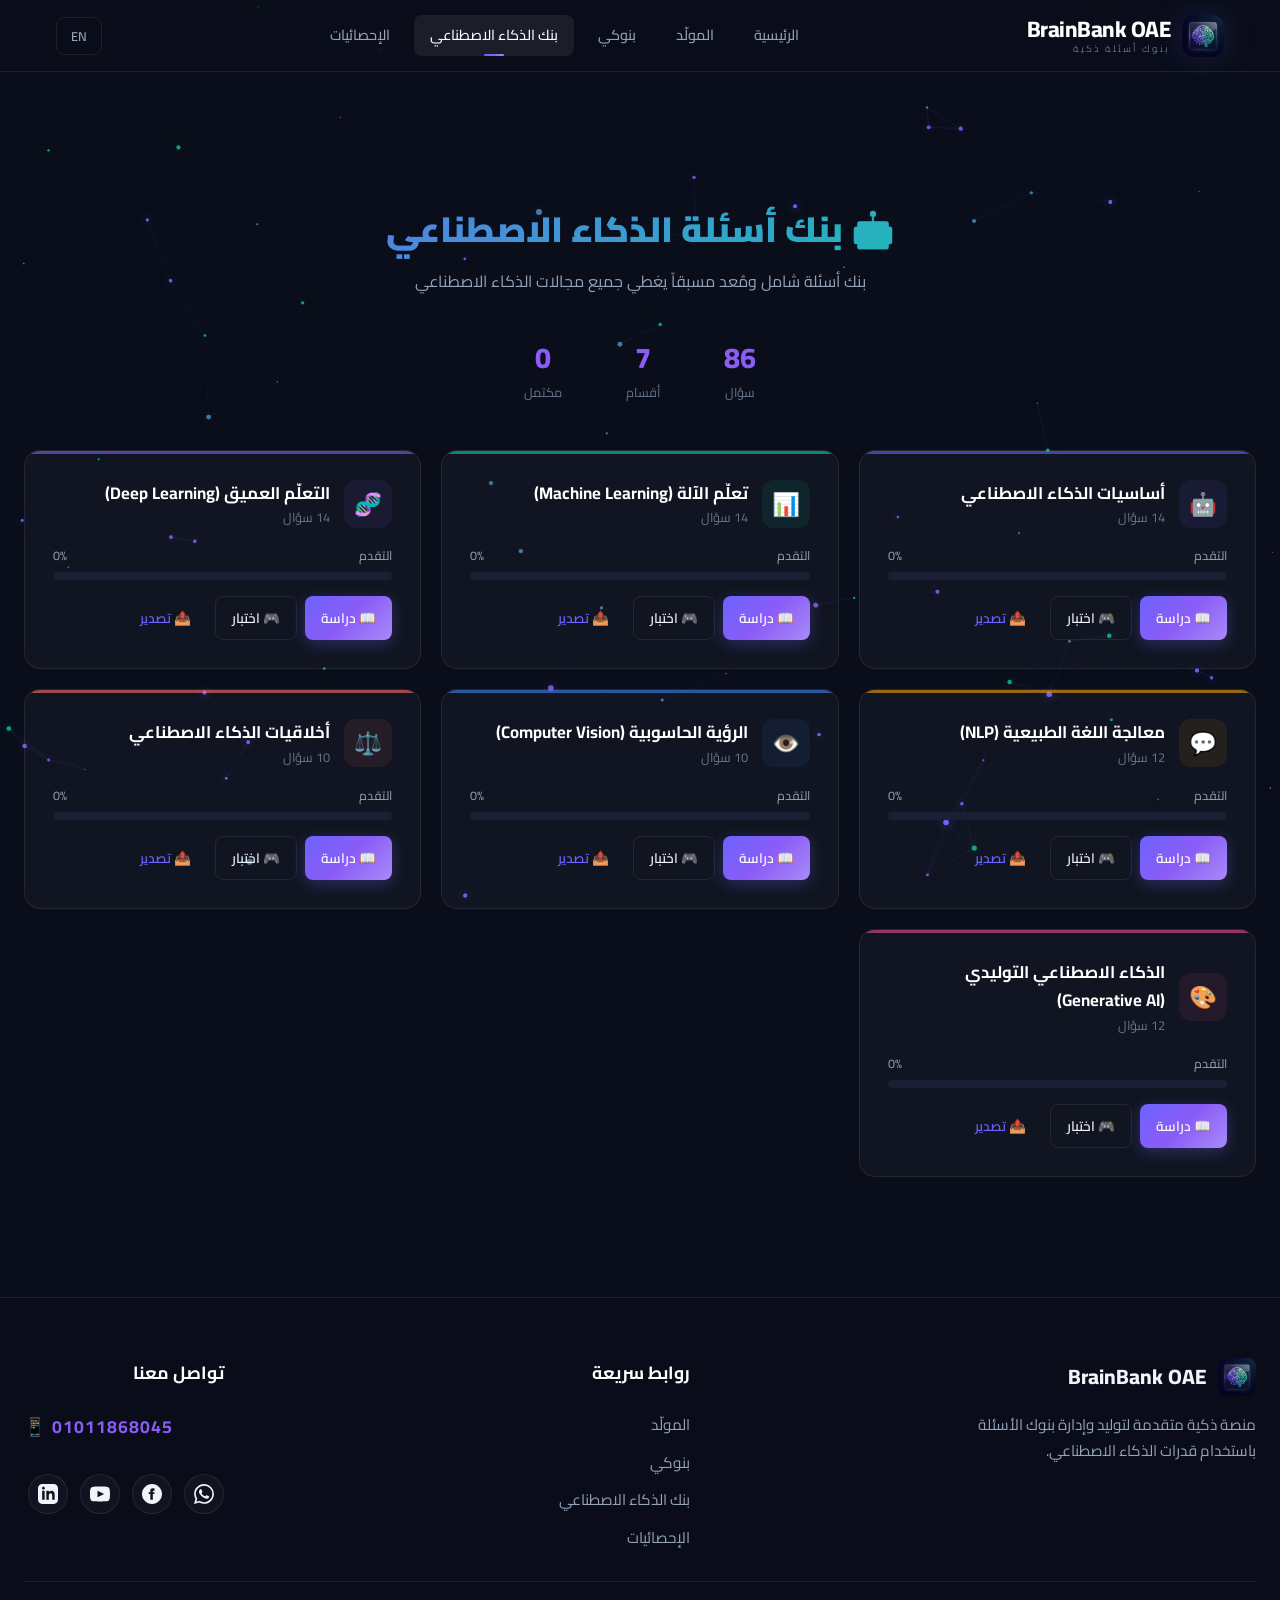
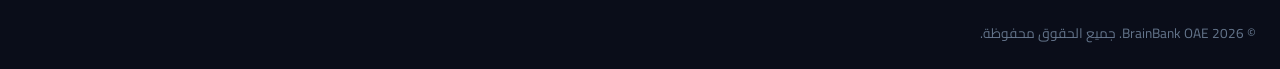
==== ai-bank.html @ 5a48ff2c "Add files via upload" ====
<!DOCTYPE html>
<html lang="ar" dir="rtl">
<head>
    <meta charset="UTF-8">
    <meta name="viewport" content="width=device-width, initial-scale=1.0">
    <title>بنك الذكاء الاصطناعي | BrainBank OAE</title>
    
    <!-- Favicon & Open Graph -->
    <link rel="icon" type="image/png" href="img/logo.png">
    <meta property="og:title" content="بنك الذكاء الاصطناعي | BrainBank OAE">
    <meta property="og:description" content="اختبر معلوماتك في بنك الذكاء الاصطناعي الجاهز والشامل.">
    <meta property="og:image" content="img/logo.png">
    <meta property="og:type" content="website">
    <link rel="stylesheet" href="css/style.css">
    <link rel="stylesheet" href="css/banks.css">
    <link rel="stylesheet" href="css/ai-bank.css">
</head>
<body>
    <canvas id="particles-canvas"></canvas>

    <nav class="navbar">
        <div class="container">
            <a href="index.html" class="nav-brand">
                <img src="img/logo.png" alt="BrainBank" class="nav-logo">
                <div class="brand-text"><span>BrainBank OAE</span><small data-ar="بنوك أسئلة ذكية" data-en="Smart Question Banks">بنوك أسئلة ذكية</small></div>
            </a>
            <div class="nav-links" id="navLinks">
                <a href="index.html" class="nav-link" data-ar="الرئيسية" data-en="Home">الرئيسية</a>
                <a href="generator.html" class="nav-link" data-ar="المولّد" data-en="Generator">المولّد</a>
                <a href="my-banks.html" class="nav-link" data-ar="بنوكي" data-en="My Banks">بنوكي</a>
                <a href="ai-bank.html" class="nav-link active" data-ar="بنك الذكاء الاصطناعي" data-en="AI Bank">بنك الذكاء الاصطناعي</a>
                <a href="dashboard.html" class="nav-link" data-ar="الإحصائيات" data-en="Dashboard">الإحصائيات</a>
            </div>
            <div class="nav-actions">
                <button class="lang-toggle" id="langToggle">EN</button>
                <div class="mobile-toggle" id="mobileToggle"><span></span><span></span><span></span></div>
            </div>
        </div>
    </nav>

    <main class="page-content">
        <div class="container">
            <div class="ai-hero">
                <h1 class="ai-hero-title" data-ar="🤖 بنك أسئلة الذكاء الاصطناعي" data-en="🤖 AI Question Bank">🤖 بنك أسئلة الذكاء الاصطناعي</h1>
                <p class="ai-hero-desc" data-ar="بنك أسئلة شامل ومُعد مسبقاً يغطي جميع مجالات الذكاء الاصطناعي" data-en="Comprehensive pre-built question bank covering all AI domains">بنك أسئلة شامل ومُعد مسبقاً يغطي جميع مجالات الذكاء الاصطناعي</p>
                <div class="ai-stats-row" id="aiStatsRow"></div>
            </div>

            <div class="categories-grid" id="categoriesGrid"></div>
        </div>
    </main>

    <!-- Study Overlay -->
    <div class="study-overlay" id="studyOverlay">
        <div class="study-container" id="studyContainer"></div>
    </div>

    <!-- Quiz Overlay -->
    <div class="quiz-overlay" id="quizOverlay">
        <div class="quiz-container" id="quizContainer"></div>
    </div>

    <footer class="footer">
        <div class="container">
            <div class="footer-top">
                <div class="footer-section">
                    <div class="footer-brand">
                        <img src="img/logo.png" alt="BrainBank OAE" class="footer-logo">
                        <span>BrainBank OAE</span>
                    </div>
                    <p class="footer-desc" data-ar="منصة ذكية متقدمة لتوليد وإدارة بنوك الأسئلة باستخدام قدرات الذكاء الاصطناعي." data-en="Advanced smart platform for generating and managing question banks using AI capabilities.">منصة ذكية متقدمة لتوليد وإدارة بنوك الأسئلة باستخدام قدرات الذكاء الاصطناعي.</p>
                </div>
                <div class="footer-section">
                    <h4 data-ar="روابط سريعة" data-en="Quick Links">روابط سريعة</h4>
                    <div class="footer-links">
                        <a href="generator.html" class="footer-link" data-ar="المولّد" data-en="Generator">المولّد</a>
                        <a href="my-banks.html" class="footer-link" data-ar="بنوكي" data-en="My Banks">بنوكي</a>
                        <a href="ai-bank.html" class="footer-link" data-ar="بنك الذكاء الاصطناعي" data-en="AI Bank">بنك الذكاء الاصطناعي</a>
                        <a href="dashboard.html" class="footer-link" data-ar="الإحصائيات" data-en="Dashboard">الإحصائيات</a>
                    </div>
                </div>
                <div class="footer-section">
                    <h4 data-ar="تواصل معنا" data-en="Contact Us">تواصل معنا</h4>
                    <a href="https://wa.me/201011868045" class="contact-number" dir="ltr" target="_blank">📱 01011868045</a>
                    <div class="social-icons">
                        <a href="https://wa.me/201011868045" target="_blank" class="social-icon" title="WhatsApp"><svg viewBox="0 0 24 24"><path d="M17.472 14.382c-.297-.149-1.758-.867-2.03-.967-.273-.099-.471-.148-.67.15-.197.297-.767.966-.94 1.164-.173.199-.347.223-.644.075-.297-.15-1.255-.463-2.39-1.475-.883-.788-1.48-1.761-1.653-2.059-.173-.297-.018-.458.13-.606.134-.133.298-.347.446-.52.149-.174.198-.298.298-.497.099-.198.05-.371-.025-.52-.075-.149-.669-1.612-.916-2.207-.242-.579-.487-.5-.669-.51a12.8 12.8 0 0 0-.57-.01c-.198 0-.52.074-.792.372-.272.297-1.04 1.016-1.04 2.479 0 1.462 1.065 2.875 1.213 3.074.149.198 2.096 3.2 5.077 4.487.709.306 1.262.489 1.694.625.712.227 1.36.195 1.871.118.571-.085 1.758-.719 2.006-1.413.248-.694.248-1.289.173-1.413-.074-.124-.272-.198-.57-.347m-5.421 7.403h-.004a9.87 9.87 0 0 1-5.031-1.378l-.361-.214-3.741.982.998-3.648-.235-.374a9.86 9.86 0 0 1-1.51-5.26c.001-5.45 4.436-9.884 9.888-9.884 2.64 0 5.122 1.03 6.988 2.898a9.825 9.825 0 0 1 2.893 6.994c-.003 5.45-4.437 9.884-9.885 9.884m8.413-18.297A11.815 11.815 0 0 0 12.05 0C5.495 0 .16 5.335.157 11.892c0 2.096.547 4.142 1.588 5.945L.057 24l6.305-1.654a11.882 11.882 0 0 0 5.683 1.448h.005c6.554 0 11.89-5.335 11.893-11.893a11.821 11.821 0 0 0-3.48-8.413Z"/></svg></a>
                        <a href="https://www.facebook.com/share/1HMxedGmGJ/" target="_blank" class="social-icon" title="Facebook"><svg viewBox="0 0 24 24"><path d="M12 0c-6.627 0-12 5.373-12 12s5.373 12 12 12 12-5.373 12-12-5.373-12-12-12zm3 8h-1.35c-.538 0-.65.221-.65.778v1.222h2l-.209 2h-1.791v7h-3v-7h-2v-2h2v-2.308c0-1.769.931-2.692 3.029-2.692h1.971v3z"/></svg></a>
                        <a href="https://youtube.com/@osospiracy5468?si=_SKB4Z-yZtEt14L-" target="_blank" class="social-icon" title="YouTube"><svg viewBox="0 0 24 24"><path d="M19.615 3.184c-3.604-.246-11.631-.245-15.23 0-3.897.266-4.356 2.62-4.385 8.816.029 6.185.484 8.549 4.385 8.816 3.6.245 11.626.246 15.23 0 3.897-.266 4.356-2.62 4.385-8.816-.029-6.185-.484-8.549-4.385-8.816zm-10.615 12.816v-8l8 3.993-8 4.007z"/></svg></a>
                        <a href="https://www.linkedin.com/in/osama-almashad-9324b3340?utm_source=share&utm_campaign=share_via&utm_content=profile&utm_medium=android_app" target="_blank" class="social-icon" title="LinkedIn"><svg viewBox="0 0 24 24"><path d="M19 0h-14c-2.761 0-5 2.239-5 5v14c0 2.761 2.239 5 5 5h14c2.762 0 5-2.239 5-5v-14c0-2.761-2.238-5-5-5zm-11 19h-3v-11h3v11zm-1.5-12.268c-.966 0-1.75-.79-1.75-1.764s.784-1.764 1.75-1.764 1.75.79 1.75 1.764-.783 1.764-1.75 1.764zm13.5 12.268h-3v-5.604c0-3.368-4-3.113-4 0v5.604h-3v-11h3v1.765c1.396-2.586 7-2.777 7 2.476v6.759z"/></svg></a>
                    </div>
                </div>
            </div>
            <div class="footer-bottom">
                <div class="footer-copy" data-ar="© 2026 BrainBank OAE. جميع الحقوق محفوظة." data-en="© 2026 BrainBank OAE. All rights reserved.">© 2026 BrainBank OAE. جميع الحقوق محفوظة.</div>
            </div>
        </div>
    </footer>

    <script src="config.js"></script>
    <script src="js/storage.js"></script>
    <script src="js/app.js"></script>
    <script src="js/particles.js"></script>
    <script src="js/export.js"></script>
    <script src="js/quiz-mode.js"></script>
    <script src="js/ai-bank-data.js"></script>
    <script src="js/ai-bank.js"></script>
    <script>new ParticleSystem('particles-canvas');</script>
</body>
</html>
---- css/style.css ----
/* ============================================
   BrainBank OAE - Design System & Global Styles
   ============================================ */

@import url('https://fonts.googleapis.com/css2?family=Cairo:wght@300;400;500;600;700;800;900&family=Inter:wght@300;400;500;600;700;800;900&display=swap');

/* ---- CSS Variables ---- */
:root {
    --bg-primary: #0a0e1a;
    --bg-secondary: #111827;
    --bg-tertiary: #1a1f35;
    --bg-card: rgba(17, 24, 39, 0.7);
    --bg-glass: rgba(255, 255, 255, 0.03);
    --bg-glass-hover: rgba(255, 255, 255, 0.07);
    --border-glass: rgba(255, 255, 255, 0.08);
    --border-glass-hover: rgba(108, 99, 255, 0.3);

    --color-primary: #6C63FF;
    --color-primary-light: #8B5CF6;
    --color-primary-dark: #4F46E5;
    --color-secondary: #06D6A0;
    --color-secondary-dark: #05B384;
    --color-accent: #FF6B6B;
    --color-accent-orange: #F59E0B;
    --color-info: #3B82F6;

    --gradient-primary: linear-gradient(135deg, #6C63FF 0%, #8B5CF6 50%, #A78BFA 100%);
    --gradient-secondary: linear-gradient(135deg, #06D6A0 0%, #34D399 100%);
    --gradient-accent: linear-gradient(135deg, #FF6B6B 0%, #F472B6 100%);
    --gradient-hero: linear-gradient(135deg, rgba(108,99,255,0.15) 0%, rgba(6,214,160,0.08) 50%, rgba(255,107,107,0.05) 100%);
    --gradient-card: linear-gradient(145deg, rgba(108,99,255,0.05) 0%, rgba(6,214,160,0.03) 100%);

    --text-primary: #F1F5F9;
    --text-secondary: #94A3B8;
    --text-muted: #64748B;
    --text-white: #FFFFFF;

    --shadow-sm: 0 2px 8px rgba(0,0,0,0.3);
    --shadow-md: 0 4px 20px rgba(0,0,0,0.4);
    --shadow-lg: 0 8px 40px rgba(0,0,0,0.5);
    --shadow-glow: 0 0 30px rgba(108,99,255,0.2);
    --shadow-glow-green: 0 0 30px rgba(6,214,160,0.2);

    --radius-sm: 8px;
    --radius-md: 12px;
    --radius-lg: 16px;
    --radius-xl: 24px;
    --radius-full: 50%;

    --transition-fast: 0.2s ease;
    --transition-base: 0.3s ease;
    --transition-slow: 0.5s ease;
    --transition-spring: 0.4s cubic-bezier(0.34, 1.56, 0.64, 1);

    --font-ar: 'Cairo', sans-serif;
    --font-en: 'Inter', sans-serif;
    --font-main: var(--font-ar);

    --navbar-h: 72px;
    --container-w: 1280px;
    --container-narrow: 960px;
}

[lang="en"] {
    --font-main: var(--font-en);
}

/* ---- Reset & Base ---- */
*, *::before, *::after {
    margin: 0;
    padding: 0;
    box-sizing: border-box;
}

html {
    scroll-behavior: smooth;
    font-size: 16px;
}

body {
    font-family: var(--font-main);
    background: var(--bg-primary);
    color: var(--text-primary);
    line-height: 1.7;
    overflow-x: hidden;
    min-height: 100vh;
}

a {
    text-decoration: none;
    color: inherit;
    transition: color var(--transition-fast);
}

ul, ol { list-style: none; }

img {
    max-width: 100%;
    height: auto;
    display: block;
}

button, input, textarea, select {
    font-family: inherit;
    font-size: inherit;
    border: none;
    outline: none;
    background: none;
    color: inherit;
}

button { cursor: pointer; }

::selection {
    background: rgba(108, 99, 255, 0.3);
    color: var(--text-white);
}

::-webkit-scrollbar {
    width: 8px;
}
::-webkit-scrollbar-track {
    background: var(--bg-primary);
}
::-webkit-scrollbar-thumb {
    background: var(--color-primary);
    border-radius: 4px;
}
::-webkit-scrollbar-thumb:hover {
    background: var(--color-primary-light);
}

/* ---- Layout ---- */
.container {
    width: 100%;
    max-width: var(--container-w);
    margin: 0 auto;
    padding: 0 24px;
}

.container-narrow {
    max-width: var(--container-narrow);
}

.page-content {
    min-height: calc(100vh - var(--navbar-h));
    padding-top: calc(var(--navbar-h) + 32px);
    padding-bottom: 80px;
}

/* ---- Navbar ---- */
.navbar {
    position: fixed;
    top: 0;
    left: 0;
    right: 0;
    height: var(--navbar-h);
    z-index: 1000;
    display: flex;
    align-items: center;
    padding: 0 32px;
    background: rgba(10, 14, 26, 0.6);
    backdrop-filter: blur(20px);
    -webkit-backdrop-filter: blur(20px);
    border-bottom: 1px solid var(--border-glass);
    transition: all var(--transition-base);
}

.navbar.scrolled {
    background: rgba(10, 14, 26, 0.95);
    box-shadow: var(--shadow-md);
    border-bottom-color: rgba(108, 99, 255, 0.1);
}

.navbar .container {
    display: flex;
    align-items: center;
    justify-content: space-between;
    width: 100%;
    max-width: var(--container-w);
}

.nav-brand {
    display: flex;
    align-items: center;
    gap: 12px;
    font-size: 1.4rem;
    font-weight: 800;
    color: var(--text-white);
    letter-spacing: -0.5px;
}

.nav-logo {
    width: 42px;
    height: 42px;
    border-radius: var(--radius-md);
    object-fit: contain;
    box-shadow: var(--shadow-glow);
    display: block;
    background: var(--bg-secondary);
}

.brand-text {
    display: flex;
    flex-direction: column;
    line-height: 1.2;
}

.brand-text small {
    font-size: 0.6rem;
    font-weight: 400;
    color: var(--text-muted);
    letter-spacing: 2px;
    text-transform: uppercase;
}

.nav-links {
    display: flex;
    align-items: center;
    gap: 8px;
}

.nav-link {
    padding: 8px 16px;
    border-radius: var(--radius-sm);
    font-size: 0.9rem;
    font-weight: 500;
    color: var(--text-secondary);
    transition: all var(--transition-base);
    position: relative;
    white-space: nowrap;
}

.nav-link:hover,
.nav-link.active {
    color: var(--text-white);
    background: var(--bg-glass-hover);
}

.nav-link.active::after {
    content: '';
    position: absolute;
    bottom: 0;
    left: 50%;
    transform: translateX(-50%);
    width: 20px;
    height: 2px;
    background: var(--gradient-primary);
    border-radius: 2px;
}

.nav-actions {
    display: flex;
    align-items: center;
    gap: 8px;
}

.lang-toggle {
    padding: 6px 14px;
    border-radius: var(--radius-sm);
    font-size: 0.8rem;
    font-weight: 600;
    color: var(--text-secondary);
    border: 1px solid var(--border-glass);
    transition: all var(--transition-base);
    cursor: pointer;
}

.lang-toggle:hover {
    border-color: var(--color-primary);
    color: var(--color-primary);
}

.mobile-toggle {
    display: none;
    flex-direction: column;
    gap: 5px;
    cursor: pointer;
    padding: 4px;
}

.mobile-toggle span {
    width: 24px;
    height: 2px;
    background: var(--text-secondary);
    border-radius: 2px;
    transition: all var(--transition-base);
}

.mobile-toggle.active span:nth-child(1) {
    transform: rotate(45deg) translate(5px, 5px);
}
.mobile-toggle.active span:nth-child(2) {
    opacity: 0;
}
.mobile-toggle.active span:nth-child(3) {
    transform: rotate(-45deg) translate(5px, -5px);
}

/* ---- Buttons ---- */
.btn {
    display: inline-flex;
    align-items: center;
    justify-content: center;
    gap: 8px;
    padding: 12px 28px;
    border-radius: var(--radius-sm);
    font-weight: 600;
    font-size: 0.95rem;
    transition: all var(--transition-base);
    position: relative;
    overflow: hidden;
    white-space: nowrap;
    cursor: pointer;
}

.btn::before {
    content: '';
    position: absolute;
    inset: 0;
    background: linear-gradient(135deg, transparent 40%, rgba(255,255,255,0.1) 50%, transparent 60%);
    transform: translateX(-100%);
    transition: transform 0.6s ease;
}

.btn:hover::before {
    transform: translateX(100%);
}

.btn-primary {
    background: var(--gradient-primary);
    color: white;
    box-shadow: 0 4px 15px rgba(108, 99, 255, 0.3);
}

.btn-primary:hover {
    transform: translateY(-2px);
    box-shadow: 0 8px 25px rgba(108, 99, 255, 0.4);
}

.btn-secondary {
    background: var(--gradient-secondary);
    color: var(--bg-primary);
    box-shadow: 0 4px 15px rgba(6, 214, 160, 0.3);
}

.btn-secondary:hover {
    transform: translateY(-2px);
    box-shadow: 0 8px 25px rgba(6, 214, 160, 0.4);
}

.btn-outline {
    background: transparent;
    color: var(--text-primary);
    border: 1px solid var(--border-glass);
}

.btn-outline:hover {
    border-color: var(--color-primary);
    background: rgba(108, 99, 255, 0.1);
    color: var(--color-primary);
}

.btn-danger {
    background: var(--gradient-accent);
    color: white;
}

.btn-danger:hover {
    transform: translateY(-2px);
    box-shadow: 0 8px 25px rgba(255, 107, 107, 0.4);
}

.btn-ghost {
    background: transparent;
    color: var(--color-primary);
    padding: 8px 16px;
}

.btn-ghost:hover {
    background: rgba(108, 99, 255, 0.1);
}

.btn-sm {
    padding: 8px 16px;
    font-size: 0.85rem;
}

.btn-lg {
    padding: 16px 36px;
    font-size: 1.1rem;
}

.btn-icon {
    width: 40px;
    height: 40px;
    padding: 0;
    border-radius: var(--radius-sm);
    font-size: 1.1rem;
}

.btn:disabled {
    opacity: 0.5;
    cursor: not-allowed;
    transform: none !important;
}

/* ---- Cards ---- */
.glass-card {
    background: var(--bg-glass);
    border: 1px solid var(--border-glass);
    border-radius: var(--radius-lg);
    padding: 28px;
    backdrop-filter: blur(10px);
    -webkit-backdrop-filter: blur(10px);
    transition: all var(--transition-base);
}

.glass-card:hover {
    background: var(--bg-glass-hover);
    border-color: var(--border-glass-hover);
    box-shadow: var(--shadow-glow);
    transform: translateY(-4px);
}

.glass-card-static {
    background: var(--bg-glass);
    border: 1px solid var(--border-glass);
    border-radius: var(--radius-lg);
    padding: 28px;
    backdrop-filter: blur(10px);
}

/* ---- Form Elements ---- */
.form-group {
    margin-bottom: 20px;
}

.form-label {
    display: block;
    font-size: 0.9rem;
    font-weight: 600;
    color: var(--text-secondary);
    margin-bottom: 8px;
}

.form-input,
.form-textarea,
.form-select {
    width: 100%;
    padding: 12px 16px;
    background: var(--bg-glass);
    border: 1px solid var(--border-glass);
    border-radius: var(--radius-sm);
    color: var(--text-primary);
    font-size: 0.95rem;
    transition: all var(--transition-base);
}

.form-input:focus,
.form-textarea:focus,
.form-select:focus {
    border-color: var(--color-primary);
    box-shadow: 0 0 0 3px rgba(108, 99, 255, 0.15);
    background: rgba(108, 99, 255, 0.05);
}

.form-textarea {
    min-height: 140px;
    resize: vertical;
    line-height: 1.6;
}

.form-select {
    cursor: pointer;
    appearance: none;
    background-image: url("data:image/svg+xml,%3Csvg xmlns='http://www.w3.org/2000/svg' width='12' height='12' fill='%2394A3B8' viewBox='0 0 16 16'%3E%3Cpath d='M8 12L2 6h12z'/%3E%3C/svg%3E");
    background-repeat: no-repeat;
    background-position: left 16px center;
    padding-left: 40px;
}

[dir="ltr"] .form-select {
    background-position: right 16px center;
    padding-left: 16px;
    padding-right: 40px;
}

.form-select option {
    background: var(--bg-secondary);
    color: var(--text-primary);
}

/* ---- Tabs ---- */
.tabs {
    display: flex;
    gap: 4px;
    background: var(--bg-glass);
    border: 1px solid var(--border-glass);
    border-radius: var(--radius-md);
    padding: 4px;
    overflow-x: auto;
}

.tab {
    flex: 1;
    display: flex;
    align-items: center;
    justify-content: center;
    gap: 8px;
    padding: 12px 20px;
    border-radius: var(--radius-sm);
    font-size: 0.9rem;
    font-weight: 500;
    color: var(--text-secondary);
    cursor: pointer;
    transition: all var(--transition-base);
    white-space: nowrap;
    min-width: fit-content;
}

.tab:hover {
    color: var(--text-primary);
    background: rgba(108, 99, 255, 0.1);
}

.tab.active {
    background: var(--gradient-primary);
    color: white;
    box-shadow: 0 2px 10px rgba(108, 99, 255, 0.3);
}

.tab-icon {
    font-size: 1.2rem;
}

.tab-content {
    display: none;
    animation: fadeSlideUp 0.4s ease;
}

.tab-content.active {
    display: block;
}

/* ---- Tags / Badges ---- */
.badge {
    display: inline-flex;
    align-items: center;
    gap: 4px;
    padding: 4px 12px;
    border-radius: 20px;
    font-size: 0.75rem;
    font-weight: 600;
    white-space: nowrap;
}

.badge-primary {
    background: rgba(108, 99, 255, 0.15);
    color: var(--color-primary-light);
    border: 1px solid rgba(108, 99, 255, 0.2);
}

.badge-success {
    background: rgba(6, 214, 160, 0.15);
    color: var(--color-secondary);
    border: 1px solid rgba(6, 214, 160, 0.2);
}

.badge-danger {
    background: rgba(255, 107, 107, 0.15);
    color: var(--color-accent);
    border: 1px solid rgba(255, 107, 107, 0.2);
}

.badge-warning {
    background: rgba(245, 158, 11, 0.15);
    color: var(--color-accent-orange);
    border: 1px solid rgba(245, 158, 11, 0.2);
}

.badge-info {
    background: rgba(59, 130, 246, 0.15);
    color: var(--color-info);
    border: 1px solid rgba(59, 130, 246, 0.2);
}

/* ---- Progress Bar ---- */
.progress-bar {
    width: 100%;
    height: 8px;
    background: var(--bg-tertiary);
    border-radius: 4px;
    overflow: hidden;
}

.progress-fill {
    height: 100%;
    border-radius: 4px;
    background: var(--gradient-primary);
    transition: width 1s ease;
    position: relative;
}

.progress-fill::after {
    content: '';
    position: absolute;
    inset: 0;
    background: linear-gradient(90deg, transparent 0%, rgba(255,255,255,0.3) 50%, transparent 100%);
    animation: progressShine 2s infinite;
}

@keyframes progressShine {
    0% { transform: translateX(-100%); }
    100% { transform: translateX(100%); }
}

/* ---- Section Headers ---- */
.section-header {
    text-align: center;
    margin-bottom: 56px;
}

.section-badge {
    display: inline-flex;
    align-items: center;
    gap: 6px;
    padding: 6px 16px;
    background: rgba(108, 99, 255, 0.1);
    border: 1px solid rgba(108, 99, 255, 0.2);
    border-radius: 20px;
    font-size: 0.8rem;
    font-weight: 600;
    color: var(--color-primary-light);
    margin-bottom: 16px;
}

.section-title {
    font-size: 2.4rem;
    font-weight: 800;
    line-height: 1.3;
    margin-bottom: 16px;
    background: linear-gradient(135deg, var(--text-white) 0%, var(--text-secondary) 100%);
    -webkit-background-clip: text;
    -webkit-text-fill-color: transparent;
    background-clip: text;
}

.section-desc {
    font-size: 1.05rem;
    color: var(--text-secondary);
    max-width: 600px;
    margin: 0 auto;
    line-height: 1.8;
}

/* ---- Page Title ---- */
.page-title-section {
    text-align: center;
    padding: 40px 0;
    margin-bottom: 32px;
}

.page-title {
    font-size: 2rem;
    font-weight: 800;
    margin-bottom: 8px;
    background: linear-gradient(135deg, var(--text-white) 0%, var(--color-primary-light) 100%);
    -webkit-background-clip: text;
    -webkit-text-fill-color: transparent;
    background-clip: text;
}

.page-subtitle {
    color: var(--text-secondary);
    font-size: 1rem;
}

/* ---- Toast Notifications ---- */
#toast-container {
    position: fixed;
    top: 90px;
    left: 24px;
    z-index: 9999;
    display: flex;
    flex-direction: column;
    gap: 8px;
}

[dir="ltr"] #toast-container {
    left: auto;
    right: 24px;
}

.toast {
    display: flex;
    align-items: center;
    gap: 12px;
    padding: 14px 20px;
    background: var(--bg-secondary);
    border: 1px solid var(--border-glass);
    border-radius: var(--radius-md);
    box-shadow: var(--shadow-lg);
    transform: translateX(-120%);
    opacity: 0;
    transition: all var(--transition-base);
    min-width: 300px;
    max-width: 450px;
    backdrop-filter: blur(10px);
}

[dir="ltr"] .toast {
    transform: translateX(120%);
}

.toast.show {
    transform: translateX(0);
    opacity: 1;
}

.toast-icon {
    width: 28px;
    height: 28px;
    border-radius: var(--radius-full);
    display: flex;
    align-items: center;
    justify-content: center;
    font-weight: 700;
    font-size: 0.85rem;
    flex-shrink: 0;
}

.toast-success .toast-icon { background: rgba(6,214,160,0.2); color: var(--color-secondary); }
.toast-error .toast-icon { background: rgba(255,107,107,0.2); color: var(--color-accent); }
.toast-warning .toast-icon { background: rgba(245,158,11,0.2); color: var(--color-accent-orange); }
.toast-info .toast-icon { background: rgba(59,130,246,0.2); color: var(--color-info); }

.toast-msg {
    flex: 1;
    font-size: 0.88rem;
    color: var(--text-primary);
}

.toast-close {
    color: var(--text-muted);
    font-size: 1.2rem;
    cursor: pointer;
    transition: color var(--transition-fast);
    background: none;
    border: none;
    padding: 0 4px;
}

.toast-close:hover { color: var(--text-primary); }

/* ---- Modal ---- */
.modal-overlay {
    position: fixed;
    inset: 0;
    background: rgba(0, 0, 0, 0.6);
    backdrop-filter: blur(8px);
    z-index: 9998;
    display: flex;
    align-items: center;
    justify-content: center;
    padding: 24px;
    opacity: 0;
    transition: opacity var(--transition-base);
}

.modal-overlay.show { opacity: 1; }

.modal-box {
    background: var(--bg-secondary);
    border: 1px solid var(--border-glass);
    border-radius: var(--radius-lg);
    padding: 32px;
    max-width: 460px;
    width: 100%;
    box-shadow: var(--shadow-lg);
    transform: scale(0.9) translateY(20px);
    transition: transform var(--transition-spring);
}

.modal-overlay.show .modal-box {
    transform: scale(1) translateY(0);
}

.modal-title {
    font-size: 1.3rem;
    font-weight: 700;
    margin-bottom: 12px;
}

.modal-message {
    font-size: 0.95rem;
    color: var(--text-secondary);
    margin-bottom: 28px;
    line-height: 1.7;
}

.modal-actions {
    display: flex;
    gap: 12px;
    justify-content: flex-start;
}

[dir="ltr"] .modal-actions {
    justify-content: flex-end;
}

/* ---- Loading Overlay ---- */
#loading-overlay {
    position: fixed;
    inset: 0;
    background: rgba(10, 14, 26, 0.85);
    backdrop-filter: blur(12px);
    z-index: 9999;
    display: flex;
    align-items: center;
    justify-content: center;
    opacity: 0;
    transition: opacity var(--transition-base);
}

#loading-overlay.show { opacity: 1; }

.loading-content {
    text-align: center;
}

.brain-loader {
    position: relative;
    width: 80px;
    height: 80px;
    margin: 0 auto 24px;
}

.brain-pulse {
    position: absolute;
    inset: -10px;
    border-radius: var(--radius-full);
    border: 2px solid rgba(108, 99, 255, 0.3);
    animation: brainPulse 1.5s ease-in-out infinite;
}

.brain-pulse::before {
    content: '';
    position: absolute;
    inset: -10px;
    border-radius: var(--radius-full);
    border: 2px solid rgba(6, 214, 160, 0.2);
    animation: brainPulse 1.5s ease-in-out infinite 0.3s;
}

@keyframes brainPulse {
    0%, 100% { transform: scale(1); opacity: 0.5; }
    50% { transform: scale(1.3); opacity: 0; }
}

.brain-icon {
    position: absolute;
    top: 50%;
    left: 50%;
    transform: translate(-50%, -50%);
    animation: brainFloat 2s ease-in-out infinite;
}

@keyframes brainFloat {
    0%, 100% { transform: translate(-50%, -50%); }
    50% { transform: translate(-50%, calc(-50% - 6px)); }
}

.loading-text {
    font-size: 1.1rem;
    font-weight: 600;
    color: var(--text-primary);
    margin-bottom: 16px;
}

.loading-dots {
    display: flex;
    gap: 6px;
    justify-content: center;
}

.loading-dots span {
    width: 8px;
    height: 8px;
    border-radius: var(--radius-full);
    background: var(--color-primary);
    animation: dotBounce 1.4s ease-in-out infinite;
}

.loading-dots span:nth-child(2) { animation-delay: 0.2s; }
.loading-dots span:nth-child(3) { animation-delay: 0.4s; }

@keyframes dotBounce {
    0%, 80%, 100% { transform: scale(0.6); opacity: 0.4; }
    40% { transform: scale(1); opacity: 1; }
}

/* ---- Tooltip ---- */
.tooltip-popup {
    position: fixed;
    padding: 6px 12px;
    background: var(--bg-tertiary);
    color: var(--text-primary);
    font-size: 0.8rem;
    border-radius: var(--radius-sm);
    box-shadow: var(--shadow-md);
    z-index: 9999;
    pointer-events: none;
    white-space: nowrap;
    border: 1px solid var(--border-glass);
}

/* ---- Footer ---- */
.footer {
    padding: 60px 0 24px;
    border-top: 1px solid var(--border-glass);
    background: rgba(10, 14, 26, 0.8);
}

.footer-top {
    display: flex;
    justify-content: space-between;
    align-items: flex-start;
    flex-wrap: wrap;
    gap: 40px;
    margin-bottom: 40px;
    padding-bottom: 30px;
    border-bottom: 1px solid var(--border-glass);
}

.footer-section {
    display: flex;
    flex-direction: column;
    gap: 16px;
    min-width: 200px;
}

.footer-brand {
    display: flex;
    align-items: center;
    gap: 12px;
    font-weight: 800;
    font-size: 1.3rem;
}

.footer-logo {
    width: 38px;
    height: 38px;
    border-radius: var(--radius-sm);
    object-fit: contain;
    background: var(--bg-secondary);
}

.footer-desc {
    color: var(--text-secondary);
    font-size: 0.95rem;
    max-width: 300px;
}

.footer-section h4 {
    color: var(--text-white);
    font-size: 1.1rem;
    margin-bottom: 8px;
}

.footer-links {
    display: flex;
    flex-direction: column;
    gap: 12px;
}

.footer-link {
    color: var(--text-secondary);
    font-size: 0.95rem;
    transition: color var(--transition-fast);
    width: fit-content;
}

.footer-link:hover {
    color: var(--color-primary-light);
    transform: translateX(4px);
}
[dir="rtl"] .footer-link:hover {
    transform: translateX(-4px);
}

.contact-number {
    display: inline-block;
    color: var(--color-primary-light);
    font-weight: 700;
    font-size: 1.1rem;
    letter-spacing: 1px;
    margin-bottom: 8px;
    transition: all var(--transition-fast);
}

.contact-number:hover {
    color: var(--color-secondary);
}

.social-icons {
    display: flex;
    gap: 12px;
    margin-top: 8px;
}

.social-icon {
    width: 40px;
    height: 40px;
    border-radius: var(--radius-full);
    background: var(--bg-glass);
    display: flex;
    align-items: center;
    justify-content: center;
    color: var(--text-primary);
    transition: all var(--transition-base);
    border: 1px solid var(--border-glass);
}

.social-icon svg {
    width: 20px;
    height: 20px;
    fill: currentColor;
}

.social-icon:hover {
    background: var(--gradient-primary);
    border-color: transparent;
    transform: translateY(-4px);
    box-shadow: 0 4px 15px rgba(108, 99, 255, 0.4);
}

.footer-bottom {
    display: flex;
    justify-content: space-between;
    align-items: center;
    flex-wrap: wrap;
    gap: 16px;
}

.footer-copy {
    color: var(--text-muted);
    font-size: 0.85rem;
}

/* ---- Animations ---- */
@keyframes fadeSlideUp {
    from {
        opacity: 0;
        transform: translateY(20px);
    }
    to {
        opacity: 1;
        transform: translateY(0);
    }
}

@keyframes fadeIn {
    from { opacity: 0; }
    to { opacity: 1; }
}

@keyframes slideInRight {
    from {
        opacity: 0;
        transform: translateX(30px);
    }
    to {
        opacity: 1;
        transform: translateX(0);
    }
}

@keyframes slideInLeft {
    from {
        opacity: 0;
        transform: translateX(-30px);
    }
    to {
        opacity: 1;
        transform: translateX(0);
    }
}

@keyframes scaleIn {
    from {
        opacity: 0;
        transform: scale(0.9);
    }
    to {
        opacity: 1;
        transform: scale(1);
    }
}

.animate-on-scroll {
    opacity: 0;
    transform: translateY(30px);
    transition: all 0.7s cubic-bezier(0.16, 1, 0.3, 1);
}

.animate-on-scroll.visible {
    opacity: 1;
    transform: translateY(0);
}

.animate-on-scroll:nth-child(2) { transition-delay: 0.1s; }
.animate-on-scroll:nth-child(3) { transition-delay: 0.2s; }
.animate-on-scroll:nth-child(4) { transition-delay: 0.3s; }
.animate-on-scroll:nth-child(5) { transition-delay: 0.4s; }
.animate-on-scroll:nth-child(6) { transition-delay: 0.5s; }

/* ---- Empty State ---- */
.empty-state {
    text-align: center;
    padding: 80px 24px;
}

.empty-icon {
    font-size: 4rem;
    margin-bottom: 16px;
    opacity: 0.4;
}

.empty-title {
    font-size: 1.3rem;
    font-weight: 700;
    margin-bottom: 8px;
    color: var(--text-secondary);
}

.empty-desc {
    color: var(--text-muted);
    font-size: 0.95rem;
    margin-bottom: 24px;
}

/* ---- Particle Canvas ---- */
#particles-canvas {
    position: fixed;
    top: 0;
    left: 0;
    width: 100%;
    height: 100%;
    z-index: 0;
    pointer-events: none;
}

.page-content {
    position: relative;
    z-index: 10;
}

.hero-section,
.navbar,
.footer {
    position: relative;
    z-index: 1;
}

#particles-canvas.interactive {
    pointer-events: auto;
}

/* ---- Responsive ---- */
@media (max-width: 1024px) {
    .section-title { font-size: 2rem; }
}

@media (max-width: 768px) {
    .navbar { padding: 0 16px; }

    .mobile-toggle { display: flex; }

    .nav-links {
        position: fixed;
        top: var(--navbar-h);
        right: 0;
        width: 280px;
        height: calc(100vh - var(--navbar-h));
        background: var(--bg-secondary);
        border-left: 1px solid var(--border-glass);
        flex-direction: column;
        padding: 24px 16px;
        gap: 4px;
        transform: translateX(100%);
        transition: transform var(--transition-base);
        z-index: 999;
        overflow-y: auto;
    }

    [dir="ltr"] .nav-links {
        right: auto;
        left: 0;
        border-left: none;
        border-right: 1px solid var(--border-glass);
        transform: translateX(-100%);
    }

    .nav-links.active {
        transform: translateX(0);
    }

    .nav-link {
        padding: 12px 16px;
        width: 100%;
        justify-content: flex-start;
    }

    .section-title { font-size: 1.7rem; }
    .page-title { font-size: 1.6rem; }
    .container { padding: 0 16px; }

    .modal-box { padding: 24px; margin: 16px; }
    .footer-content { flex-direction: column; text-align: center; }
}

@media (max-width: 480px) {
    .section-title { font-size: 1.4rem; }
    .btn-lg { padding: 14px 28px; font-size: 1rem; }
    .glass-card { padding: 20px; }
    .tabs { flex-direction: column; }
    .tab { justify-content: center; }
}

/* ---- Logo Lightbox ---- */
.logo-lightbox {
    position: fixed;
    inset: 0;
    background: rgba(5, 8, 18, 0.98); /* Slightly darker for better contrast */
    backdrop-filter: blur(15px);
    display: flex;
    align-items: center;
    justify-content: center;
    z-index: 999999; /* Extremely high z-index to be above everything */
    opacity: 0;
    visibility: hidden;
    transition: all 0.4s cubic-bezier(0.4, 0, 0.2, 1);
    cursor: pointer;
}

.logo-lightbox.active {
    opacity: 1;
    visibility: visible;
}

.logo-lightbox img {
    max-width: 90%;
    max-height: 90%;
    object-fit: contain;
    border-radius: var(--radius-lg);
    transform: scale(0.8);
    transition: transform 0.5s cubic-bezier(0.34, 1.56, 0.64, 1);
    box-shadow: 0 0 50px rgba(108, 99, 255, 0.3);
}

.logo-lightbox.active img {
    transform: scale(1);
}

.logo-lightbox-close {
    position: absolute;
    top: 30px;
    right: 30px;
    width: 44px;
    height: 44px;
    background: var(--bg-secondary);
    border: 1px solid var(--border-glass);
    border-radius: var(--radius-full);
    display: flex;
    align-items: center;
    justify-content: center;
    color: white;
    font-size: 1.2rem;
    cursor: pointer;
    transition: all var(--transition-base);
}

.logo-lightbox-close:hover {
    background: var(--color-red);
    transform: rotate(90deg);
}

.nav-logo, .footer-logo {
    cursor: pointer !important;
}

/* ---- Utilities ---- */
.text-center { text-align: center; }
.text-primary { color: var(--color-primary) !important; }
.text-secondary-color { color: var(--color-secondary) !important; }
.text-muted { color: var(--text-muted) !important; }
.text-accent { color: var(--color-accent) !important; }
.mt-1 { margin-top: 8px; }
.mt-2 { margin-top: 16px; }
.mt-3 { margin-top: 24px; }
.mt-4 { margin-top: 32px; }
.mb-1 { margin-bottom: 8px; }
.mb-2 { margin-bottom: 16px; }
.mb-3 { margin-bottom: 24px; }
.mb-4 { margin-bottom: 32px; }
.gap-1 { gap: 8px; }
.gap-2 { gap: 16px; }
.gap-3 { gap: 24px; }
.flex { display: flex; }
.flex-col { flex-direction: column; }
.flex-wrap { flex-wrap: wrap; }
.items-center { align-items: center; }
.justify-between { justify-content: space-between; }
.justify-center { justify-content: center; }
.grid { display: grid; }
.grid-2 { grid-template-columns: repeat(2, 1fr); }
.grid-3 { grid-template-columns: repeat(3, 1fr); }
.grid-4 { grid-template-columns: repeat(4, 1fr); }
.w-full { width: 100%; }
.hidden { display: none !important; }
.relative { position: relative; }

@media (max-width: 768px) {
    .grid-2, .grid-3, .grid-4 { grid-template-columns: 1fr; }
}

@media (min-width: 769px) and (max-width: 1024px) {
    .grid-3, .grid-4 { grid-template-columns: repeat(2, 1fr); }
}
---- css/banks.css ----
/* ============================================
   BrainBank OAE - My Banks Page Styles
   ============================================ */

/* ---- Filter Bar ---- */
.filter-bar {
    display: flex;
    gap: 12px;
    margin-bottom: 32px;
    flex-wrap: wrap;
    align-items: center;
}

.search-box {
    flex: 1;
    min-width: 250px;
    position: relative;
}

.search-box .form-input {
    padding-right: 44px;
}

[dir="ltr"] .search-box .form-input {
    padding-right: 16px;
    padding-left: 44px;
}

.search-icon {
    position: absolute;
    right: 14px;
    top: 50%;
    transform: translateY(-50%);
    color: var(--text-muted);
    font-size: 1.1rem;
    pointer-events: none;
}

[dir="ltr"] .search-icon {
    right: auto;
    left: 14px;
}

.filter-select {
    min-width: 150px;
}

/* ---- Banks Grid ---- */
.banks-grid {
    display: grid;
    grid-template-columns: repeat(auto-fill, minmax(340px, 1fr));
    gap: 20px;
}

.bank-card {
    background: var(--bg-glass);
    border: 1px solid var(--border-glass);
    border-radius: var(--radius-lg);
    padding: 24px;
    transition: all var(--transition-base);
    position: relative;
    display: flex;
    flex-direction: column;
}

.bank-card::before {
    content: '';
    position: absolute;
    top: 0;
    left: 0;
    right: 0;
    height: 3px;
    background: var(--gradient-primary);
    opacity: 0;
    transition: opacity var(--transition-base);
    border-radius: var(--radius-lg) var(--radius-lg) 0 0;
}

.bank-card:hover {
    transform: translateY(-4px);
    border-color: var(--border-glass-hover);
    box-shadow: var(--shadow-glow);
}

.bank-card:hover::before { opacity: 1; }

.bank-card-header {
    display: flex;
    align-items: flex-start;
    justify-content: space-between;
    margin-bottom: 16px;
}

.bank-icon {
    width: 44px;
    height: 44px;
    border-radius: var(--radius-md);
    display: flex;
    align-items: center;
    justify-content: center;
    font-size: 1.3rem;
    background: rgba(108, 99, 255, 0.12);
}

.bank-menu-btn {
    color: var(--text-muted);
    cursor: pointer;
    padding: 4px 8px;
    border-radius: var(--radius-sm);
    transition: all var(--transition-fast);
    font-size: 1.2rem;
    position: relative;
}

.bank-menu-btn:hover {
    background: var(--bg-glass-hover);
    color: var(--text-primary);
}

.bank-dropdown {
    display: none;
    position: absolute;
    top: 100%;
    left: 0;
    min-width: 180px;
    background: var(--bg-secondary);
    border: 1px solid var(--border-glass);
    border-radius: var(--radius-md);
    padding: 6px;
    box-shadow: var(--shadow-lg);
    z-index: 50;
}

[dir="ltr"] .bank-dropdown {
    left: auto;
    right: 0;
}

.bank-dropdown.show { display: block; }

.bank-dropdown-item {
    display: flex;
    align-items: center;
    gap: 10px;
    padding: 10px 14px;
    border-radius: var(--radius-sm);
    font-size: 0.85rem;
    cursor: pointer;
    transition: background var(--transition-fast);
    color: var(--text-secondary);
    width: 100%;
    text-align: right;
}

[dir="ltr"] .bank-dropdown-item { text-align: left; }

.bank-dropdown-item:hover {
    background: var(--bg-glass-hover);
    color: var(--text-primary);
}

.bank-dropdown-item.danger { color: var(--color-accent); }
.bank-dropdown-item.danger:hover { background: rgba(255,107,107,0.1); }

.bank-name {
    font-size: 1.1rem;
    font-weight: 700;
    margin-bottom: 8px;
    color: var(--text-white);
    line-height: 1.4;
}

.bank-meta {
    display: flex;
    flex-wrap: wrap;
    gap: 8px;
    margin-bottom: 16px;
}

.bank-source {
    font-size: 0.8rem;
    color: var(--text-muted);
    margin-bottom: 12px;
    display: flex;
    align-items: center;
    gap: 6px;
}

.bank-tags {
    display: flex;
    flex-wrap: wrap;
    gap: 6px;
    margin-bottom: 16px;
}

.bank-tag {
    padding: 2px 10px;
    background: rgba(108,99,255,0.08);
    border-radius: 12px;
    font-size: 0.72rem;
    color: var(--text-muted);
}

.bank-date {
    font-size: 0.78rem;
    color: var(--text-muted);
    margin-top: auto;
    padding-top: 12px;
    border-top: 1px solid var(--border-glass);
    display: flex;
    align-items: center;
    justify-content: space-between;
}

.bank-card-actions {
    display: flex;
    gap: 8px;
    margin-top: 12px;
}

/* ---- Merge Mode ---- */
.merge-bar {
    display: none;
    padding: 16px 24px;
    background: rgba(108,99,255,0.08);
    border: 1px solid rgba(108,99,255,0.2);
    border-radius: var(--radius-lg);
    margin-bottom: 24px;
    align-items: center;
    justify-content: space-between;
    animation: fadeSlideUp 0.3s ease;
}

.merge-bar.show { display: flex; }

.merge-info {
    font-size: 0.9rem;
    color: var(--text-primary);
}

.merge-count {
    font-weight: 700;
    color: var(--color-primary);
}

.bank-card.selectable {
    cursor: pointer;
}

.bank-card.selected {
    border-color: var(--color-primary);
    box-shadow: 0 0 0 2px rgba(108,99,255,0.3);
}

.bank-card.selected::before { opacity: 1; }

/* ---- Quiz Modal ---- */
.quiz-overlay {
    position: fixed;
    inset: 0;
    background: rgba(10,14,26,0.95);
    backdrop-filter: blur(12px);
    z-index: 9000;
    display: none;
    overflow-y: auto;
    animation: fadeIn 0.3s ease;
}

.quiz-overlay.show { display: block; }

.quiz-container {
    max-width: 800px;
    margin: 0 auto;
    padding: 32px 24px;
    min-height: 100vh;
}

.quiz-header {
    display: flex;
    align-items: center;
    justify-content: space-between;
    margin-bottom: 32px;
    padding-bottom: 16px;
    border-bottom: 1px solid var(--border-glass);
}

.quiz-title {
    font-size: 1.3rem;
    font-weight: 700;
}

.quiz-timer {
    display: flex;
    align-items: center;
    gap: 8px;
    font-size: 1.1rem;
    font-weight: 700;
    color: var(--color-primary-light);
    font-variant-numeric: tabular-nums;
}

.quiz-progress {
    margin-bottom: 32px;
}

.quiz-progress-text {
    display: flex;
    justify-content: space-between;
    margin-bottom: 8px;
    font-size: 0.85rem;
    color: var(--text-secondary);
}

.quiz-question {
    background: var(--bg-glass);
    border: 1px solid var(--border-glass);
    border-radius: var(--radius-lg);
    padding: 32px;
    margin-bottom: 24px;
    animation: fadeSlideUp 0.4s ease;
}

.quiz-q-text {
    font-size: 1.15rem;
    font-weight: 600;
    margin-bottom: 24px;
    line-height: 1.7;
}

.quiz-options {
    display: flex;
    flex-direction: column;
    gap: 10px;
}

.quiz-option {
    display: flex;
    align-items: center;
    gap: 14px;
    padding: 16px 20px;
    background: var(--bg-tertiary);
    border: 2px solid transparent;
    border-radius: var(--radius-md);
    cursor: pointer;
    transition: all var(--transition-base);
    font-size: 0.95rem;
}

.quiz-option:hover:not(.disabled) {
    border-color: var(--color-primary);
    background: rgba(108,99,255,0.05);
}

.quiz-option.selected {
    border-color: var(--color-primary);
    background: rgba(108,99,255,0.1);
}

.quiz-option.correct {
    border-color: var(--color-secondary) !important;
    background: rgba(6,214,160,0.1) !important;
}

.quiz-option.wrong {
    border-color: var(--color-accent) !important;
    background: rgba(255,107,107,0.1) !important;
}

.quiz-option.disabled {
    cursor: default;
    opacity: 0.7;
}

.quiz-option-letter {
    width: 32px;
    height: 32px;
    min-width: 32px;
    border-radius: var(--radius-full);
    background: var(--bg-glass);
    border: 1px solid var(--border-glass);
    display: flex;
    align-items: center;
    justify-content: center;
    font-weight: 700;
    font-size: 0.85rem;
}

.quiz-nav {
    display: flex;
    justify-content: space-between;
    gap: 12px;
}

.quiz-explanation-box {
    padding: 16px 20px;
    background: rgba(59,130,246,0.08);
    border: 1px solid rgba(59,130,246,0.15);
    border-radius: var(--radius-md);
    margin-top: 16px;
    font-size: 0.9rem;
    color: var(--text-secondary);
    line-height: 1.7;
    display: none;
    animation: fadeSlideUp 0.3s ease;
}

.quiz-explanation-box.show { display: block; }

/* Quiz Results */
.quiz-results {
    text-align: center;
    padding: 48px 24px;
    animation: scaleIn 0.5s ease;
}

.quiz-score-circle {
    width: 160px;
    height: 160px;
    border-radius: 50%;
    border: 6px solid var(--border-glass);
    display: flex;
    flex-direction: column;
    align-items: center;
    justify-content: center;
    margin: 0 auto 32px;
    position: relative;
}

.quiz-score-circle::before {
    content: '';
    position: absolute;
    inset: -4px;
    border-radius: 50%;
    border: 4px solid transparent;
    border-top-color: var(--color-primary);
    animation: spin 2s linear infinite;
}

@keyframes spin {
    to { transform: rotate(360deg); }
}

.quiz-score-value {
    font-size: 2.5rem;
    font-weight: 900;
    background: var(--gradient-primary);
    -webkit-background-clip: text;
    -webkit-text-fill-color: transparent;
    background-clip: text;
}

.quiz-score-label {
    font-size: 0.85rem;
    color: var(--text-muted);
}

.quiz-results-stats {
    display: flex;
    justify-content: center;
    gap: 32px;
    margin-bottom: 32px;
}

.quiz-result-stat {
    text-align: center;
}

.quiz-result-stat-val {
    font-size: 1.5rem;
    font-weight: 700;
}

.quiz-result-stat-val.correct-val { color: var(--color-secondary); }
.quiz-result-stat-val.wrong-val { color: var(--color-accent); }

.quiz-result-stat-label {
    font-size: 0.8rem;
    color: var(--text-muted);
}

/* ---- Edit Bank Overlay ---- */
.edit-overlay {
    position: fixed;
    inset: 0;
    background: rgba(10, 14, 26, 0.95);
    backdrop-filter: blur(12px);
    z-index: 9000;
    display: none;
    overflow-y: auto;
    animation: fadeIn 0.3s ease;
}

.edit-overlay.show {
    display: block;
}

.edit-container {
    max-width: 860px;
    margin: 0 auto;
    padding: 32px 24px;
    min-height: 100vh;
}

.edit-header {
    display: flex;
    align-items: center;
    justify-content: space-between;
    margin-bottom: 24px;
    padding-bottom: 16px;
    border-bottom: 1px solid var(--border-glass);
    flex-wrap: wrap;
    gap: 12px;
}

.edit-header-title {
    font-size: 1.3rem;
    font-weight: 700;
    display: flex;
    align-items: center;
    gap: 10px;
}

.edit-header-actions {
    display: flex;
    gap: 10px;
}

.edit-bank-name-section {
    margin-bottom: 24px;
    padding: 20px;
    background: var(--bg-glass);
    border: 1px solid var(--border-glass);
    border-radius: var(--radius-lg);
}

.edit-bank-name-section .edit-field {
    font-size: 1.05rem;
    font-weight: 600;
}

.edit-bank-questions-list {
    display: flex;
    flex-direction: column;
    gap: 16px;
}

.edit-bank-question-card {
    background: var(--bg-glass);
    border: 1px solid var(--border-glass);
    border-radius: var(--radius-lg);
    padding: 24px;
    transition: all var(--transition-base);
    animation: fadeSlideUp 0.4s ease;
}

.edit-bank-question-card:hover {
    border-color: var(--border-glass-hover);
}

.edit-bank-question-header {
    display: flex;
    align-items: flex-start;
    gap: 12px;
    margin-bottom: 16px;
}

.edit-bank-question-header .question-num {
    width: 32px;
    height: 32px;
    min-width: 32px;
    border-radius: var(--radius-full);
    background: var(--gradient-primary);
    color: white;
    font-size: 0.85rem;
    font-weight: 700;
    display: flex;
    align-items: center;
    justify-content: center;
}

.edit-bank-question-header .edit-field {
    flex: 1;
}

.edit-bank-question-header .btn-icon {
    flex-shrink: 0;
}

.edit-bank-footer {
    display: flex;
    justify-content: space-between;
    align-items: center;
    gap: 12px;
    margin-top: 32px;
    padding-top: 20px;
    border-top: 1px solid var(--border-glass);
    flex-wrap: wrap;
}

.edit-bank-footer .questions-count {
    font-size: 0.9rem;
    color: var(--text-muted);
}

.edit-bank-footer .questions-count strong {
    color: var(--color-primary-light);
}

/* Reuse edit-field styles from generator */
.edit-overlay .edit-field {
    width: 100%;
    padding: 10px 14px;
    background: var(--bg-tertiary);
    border: 1px solid var(--border-glass);
    border-radius: var(--radius-sm);
    color: var(--text-primary);
    font-size: 0.92rem;
    font-family: inherit;
    line-height: 1.7;
    transition: border-color var(--transition-fast), box-shadow var(--transition-fast);
    resize: vertical;
}

.edit-overlay .edit-field:focus {
    outline: none;
    border-color: var(--color-primary);
    box-shadow: 0 0 0 3px rgba(108, 99, 255, 0.15);
}

.edit-overlay .edit-field-label {
    display: block;
    font-size: 0.78rem;
    font-weight: 600;
    color: var(--text-muted);
    margin-bottom: 6px;
    margin-top: 14px;
}

.edit-overlay .edit-options-list {
    display: flex;
    flex-direction: column;
    gap: 8px;
    margin-top: 4px;
}

.edit-overlay .edit-option-row {
    display: flex;
    align-items: center;
    gap: 10px;
    padding: 6px 10px;
    border-radius: var(--radius-sm);
    background: var(--bg-tertiary);
    border: 1px solid transparent;
    transition: all var(--transition-fast);
}

.edit-overlay .edit-option-row:has(input[type="radio"]:checked) {
    background: rgba(6, 214, 160, 0.08);
    border-color: rgba(6, 214, 160, 0.25);
}

.edit-overlay .edit-option-row input[type="radio"] {
    appearance: none;
    -webkit-appearance: none;
    width: 20px;
    height: 20px;
    min-width: 20px;
    border-radius: 50%;
    border: 2px solid var(--border-glass);
    background: var(--bg-glass);
    cursor: pointer;
    transition: all var(--transition-fast);
    position: relative;
}

.edit-overlay .edit-option-row input[type="radio"]:checked {
    border-color: var(--color-secondary);
    background: var(--color-secondary);
}

.edit-overlay .edit-option-row input[type="radio"]:checked::after {
    content: '✓';
    position: absolute;
    top: 50%;
    left: 50%;
    transform: translate(-50%, -50%);
    color: white;
    font-size: 0.7rem;
    font-weight: 700;
}

.edit-overlay .edit-option-row .edit-field {
    flex: 1;
    padding: 8px 12px;
    background: transparent;
    border: 1px solid var(--border-glass);
}

.edit-overlay .edit-option-letter {
    width: 26px;
    height: 26px;
    min-width: 26px;
    border-radius: 50%;
    display: flex;
    align-items: center;
    justify-content: center;
    font-size: 0.75rem;
    font-weight: 700;
    color: var(--text-muted);
    background: var(--bg-glass);
    border: 1px solid var(--border-glass);
}

.edit-overlay .edit-option-row:has(input[type="radio"]:checked) .edit-option-letter {
    background: rgba(6, 214, 160, 0.15);
    border-color: var(--color-secondary);
    color: var(--color-secondary);
}

.edit-overlay .edit-tf-selector {
    display: flex;
    gap: 12px;
    margin-top: 4px;
}

.edit-overlay .edit-tf-option {
    flex: 1;
    padding: 14px;
    text-align: center;
    border-radius: var(--radius-sm);
    background: var(--bg-tertiary);
    border: 2px solid transparent;
    font-weight: 600;
    font-size: 0.95rem;
    color: var(--text-secondary);
    cursor: pointer;
    transition: all var(--transition-base);
}

.edit-overlay .edit-tf-option:hover {
    border-color: var(--border-glass-hover);
}

.edit-overlay .edit-tf-option.selected {
    background: rgba(6, 214, 160, 0.1);
    border-color: var(--color-secondary);
    color: var(--color-secondary);
}

.edit-overlay .edit-matching-pairs {
    display: flex;
    flex-direction: column;
    gap: 10px;
    margin-top: 4px;
}

.edit-overlay .edit-matching-row {
    display: grid;
    grid-template-columns: 1fr auto 1fr;
    gap: 10px;
    align-items: center;
}

.edit-overlay .edit-matching-row .match-arrow {
    color: var(--color-primary);
    font-size: 1.2rem;
}

/* ---- Responsive ---- */
@media (max-width: 768px) {
    .banks-grid { grid-template-columns: 1fr; }
    .filter-bar { flex-direction: column; }
    .search-box { min-width: unset; }
    .merge-bar { flex-direction: column; gap: 12px; text-align: center; }
    .quiz-container { padding: 16px; }
    .quiz-question { padding: 20px; }
    .edit-container { padding: 16px; }
    .edit-header { flex-direction: column; align-items: flex-start; }
    .edit-bank-question-card { padding: 16px; }
    .edit-overlay .edit-matching-row { grid-template-columns: 1fr; gap: 4px; }
    .edit-overlay .edit-matching-row .match-arrow { transform: rotate(90deg); text-align: center; }
}
---- css/ai-bank.css ----
/* ============================================
   BrainBank OAE - AI Bank Page Styles
   ============================================ */
.ai-hero {
    padding: 24px 0 40px;
    text-align: center;
}

.ai-hero-title {
    font-size: 2.2rem;
    font-weight: 900;
    margin-bottom: 8px;
    background: linear-gradient(135deg, #6C63FF 0%, #06D6A0 100%);
    -webkit-background-clip: text;
    -webkit-text-fill-color: transparent;
    background-clip: text;
}

.ai-hero-desc { color: var(--text-secondary); font-size: 1rem; margin-bottom: 32px; }

.ai-stats-row {
    display: flex;
    justify-content: center;
    gap: 32px;
    flex-wrap: wrap;
}

.ai-stat-item {
    text-align: center;
    padding: 6px 16px;
}

.ai-stat-val { font-size: 1.8rem; font-weight: 800; color: var(--color-primary-light); }
.ai-stat-label { font-size: 0.8rem; color: var(--text-muted); }

/* Categories Grid */
.categories-grid {
    display: grid;
    grid-template-columns: repeat(auto-fill, minmax(350px, 1fr));
    gap: 20px;
    margin-bottom: 40px;
}

.category-card {
    background: var(--bg-glass);
    border: 1px solid var(--border-glass);
    border-radius: var(--radius-lg);
    padding: 28px;
    transition: all var(--transition-base);
    cursor: pointer;
    position: relative;
    overflow: hidden;
}

.category-card::before {
    content: '';
    position: absolute;
    top: 0; left: 0; right: 0;
    height: 3px;
    opacity: 0;
    transition: opacity var(--transition-base);
}

.category-card:hover {
    transform: translateY(-4px);
    border-color: var(--border-glass-hover);
    box-shadow: var(--shadow-glow);
}

.category-card:hover::before { opacity: 1; }

.category-header {
    display: flex;
    align-items: center;
    gap: 14px;
    margin-bottom: 16px;
}

.category-icon {
    width: 48px; height: 48px;
    border-radius: var(--radius-md);
    display: flex;
    align-items: center;
    justify-content: center;
    font-size: 1.4rem;
}

.category-info { flex: 1; }
.category-name { font-size: 1.05rem; font-weight: 700; color: var(--text-white); }
.category-count { font-size: 0.8rem; color: var(--text-muted); }

.category-progress {
    margin-bottom: 16px;
}

.category-progress-label {
    display: flex;
    justify-content: space-between;
    font-size: 0.78rem;
    color: var(--text-secondary);
    margin-bottom: 6px;
}

.category-actions {
    display: flex;
    gap: 8px;
}

/* Study / Quiz Modal */
.study-overlay {
    position: fixed;
    inset: 0;
    background: rgba(10,14,26,0.95);
    backdrop-filter: blur(12px);
    z-index: 9000;
    display: none;
    overflow-y: auto;
}

.study-overlay.show { display: block; }

.study-container {
    max-width: 800px;
    margin: 0 auto;
    padding: 32px 24px;
    min-height: 100vh;
}

.study-header {
    display: flex;
    align-items: center;
    justify-content: space-between;
    margin-bottom: 32px;
    padding-bottom: 16px;
    border-bottom: 1px solid var(--border-glass);
    flex-wrap: wrap;
    gap: 12px;
}

.study-title { font-size: 1.2rem; font-weight: 700; }

.study-modes {
    display: flex;
    gap: 8px;
}

/* Study Mode - Flashcard Style */
.study-card {
    background: var(--bg-glass);
    border: 1px solid var(--border-glass);
    border-radius: var(--radius-lg);
    padding: 32px;
    margin-bottom: 20px;
    animation: fadeSlideUp 0.4s ease;
}

.study-card-header {
    display: flex;
    align-items: center;
    gap: 12px;
    margin-bottom: 20px;
}

.study-q-num {
    width: 36px; height: 36px;
    border-radius: var(--radius-full);
    background: var(--gradient-primary);
    color: white;
    font-size: 0.85rem;
    font-weight: 700;
    display: flex;
    align-items: center;
    justify-content: center;
}

.study-q-badges {
    display: flex;
    gap: 6px;
    margin-right: auto;
}

.study-q-text {
    font-size: 1.1rem;
    font-weight: 600;
    line-height: 1.7;
    margin-bottom: 20px;
}

.study-answer-toggle {
    display: flex;
    justify-content: center;
    margin-top: 16px;
}

.study-answer {
    display: none;
    margin-top: 16px;
    padding: 16px 20px;
    background: rgba(6,214,160,0.06);
    border: 1px solid rgba(6,214,160,0.15);
    border-radius: var(--radius-md);
    animation: fadeSlideUp 0.3s ease;
}

.study-answer.show { display: block; }

.study-answer-title {
    font-weight: 700;
    color: var(--color-secondary);
    margin-bottom: 8px;
    font-size: 0.9rem;
}

.study-explanation {
    margin-top: 12px;
    padding: 12px 16px;
    background: rgba(59,130,246,0.06);
    border: 1px solid rgba(59,130,246,0.12);
    border-radius: var(--radius-sm);
    font-size: 0.85rem;
    color: var(--text-secondary);
    line-height: 1.7;
}

/* Responsive */
@media (max-width: 768px) {
    .categories-grid { grid-template-columns: 1fr; }
    .ai-hero-title { font-size: 1.6rem; }
    .ai-stats-row { gap: 16px; }
    .study-container { padding: 16px; }
    .study-card { padding: 20px; }
    .study-header { flex-direction: column; align-items: flex-start; }
}
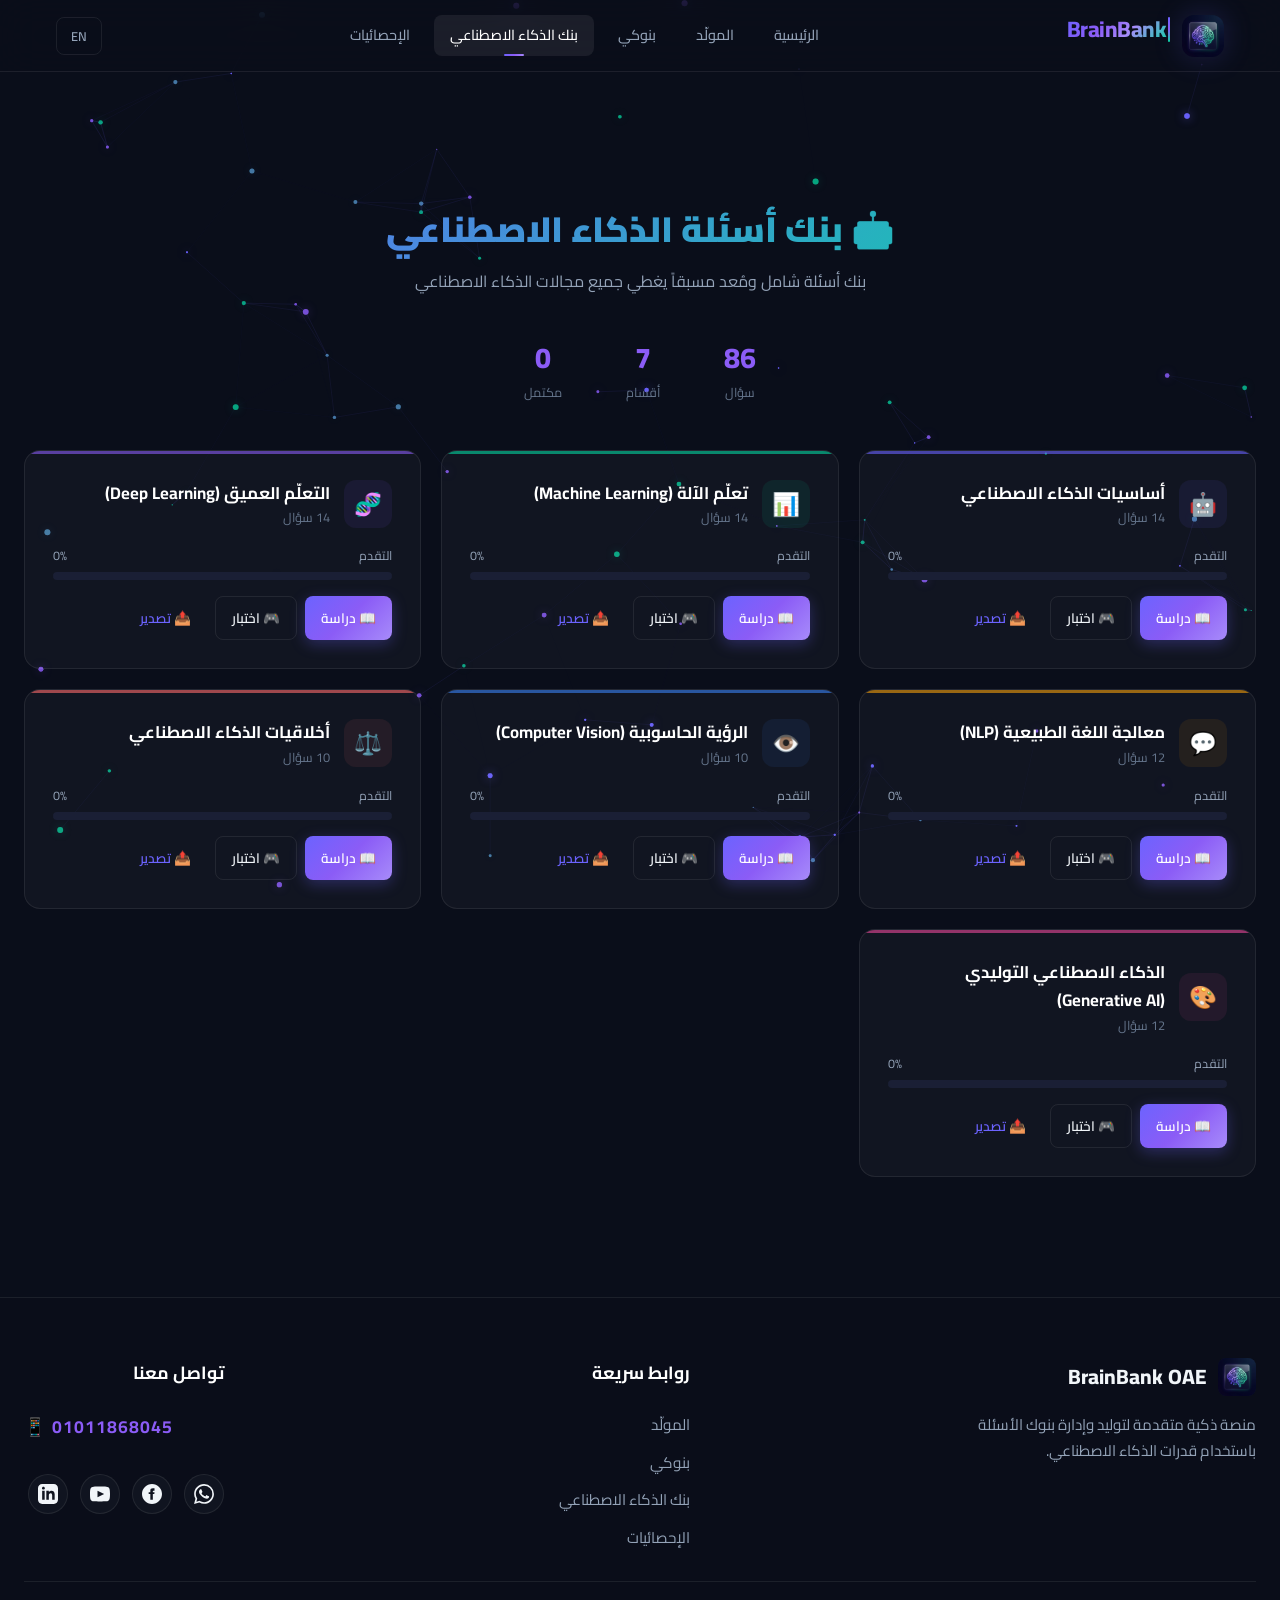
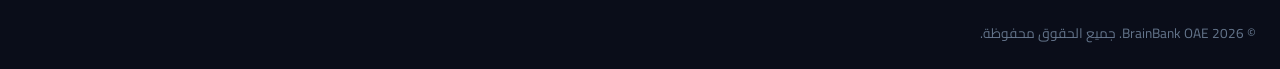
==== commit 9ab55638: "Add files via upload" ====
--- a/ai-bank.html
+++ b/ai-bank.html
@@ -22,7 +22,7 @@
         <div class="container">
             <a href="index.html" class="nav-brand">
                 <img src="img/logo.png" alt="BrainBank" class="nav-logo">
-                <div class="brand-text"><span>BrainBank OAE</span><small data-ar="بنوك أسئلة ذكية" data-en="Smart Question Banks">بنوك أسئلة ذكية</small></div>
+                <div class="brand-text"><span class="brand-name" data-typewriter="BrainBank OAE"></span><small><span class="subtitle-typewriter" data-ar="بنوك أسئلة ذكية" data-en="Smart Question Banks">بنوك أسئلة ذكية</span></small></div>
             </a>
             <div class="nav-links" id="navLinks">
                 <a href="index.html" class="nav-link" data-ar="الرئيسية" data-en="Home">الرئيسية</a>
@@ -99,6 +99,7 @@
     <script src="config.js"></script>
     <script src="js/storage.js"></script>
     <script src="js/app.js"></script>
+    <script src="js/brand-typewriter.js"></script>
     <script src="js/particles.js"></script>
     <script src="js/export.js"></script>
     <script src="js/quiz-mode.js"></script>
--- a/css/style.css
+++ b/css/style.css
@@ -206,12 +206,56 @@
     line-height: 1.2;
 }
 
+.brand-text .brand-name {
+    display: inline-flex;
+    align-items: center;
+    gap: 0;
+    font-size: 1.4rem;
+    font-weight: 800;
+    background: linear-gradient(135deg, #6C63FF 0%, #8B5CF6 35%, #A78BFA 60%, #06D6A0 100%);
+    -webkit-background-clip: text;
+    -webkit-text-fill-color: transparent;
+    background-clip: text;
+    letter-spacing: -0.5px;
+    direction: ltr;
+    unicode-bidi: bidi-override;
+}
+
+.brand-name .typewriter-cursor {
+    display: inline-block;
+    width: 2px;
+    height: 1.1em;
+    margin-left: 2px;
+    border-radius: 1px;
+    background: linear-gradient(to bottom, #6C63FF, #8B5CF6, #06D6A0);
+    animation: brandCursorBlink 1s step-end infinite;
+    vertical-align: middle;
+    -webkit-text-fill-color: initial;
+}
+
+@keyframes brandCursorBlink {
+    0%, 100% { opacity: 1; }
+    50% { opacity: 0; }
+}
+
 .brand-text small {
     font-size: 0.6rem;
     font-weight: 400;
     color: var(--text-muted);
     letter-spacing: 2px;
     text-transform: uppercase;
+    overflow: hidden;
+    white-space: nowrap;
+}
+
+.brand-text .subtitle-typewriter {
+    display: inline-block;
+    opacity: 0;
+    transition: opacity 0.3s ease;
+}
+
+.brand-text .subtitle-typewriter.visible {
+    opacity: 1;
 }
 
 .nav-links {
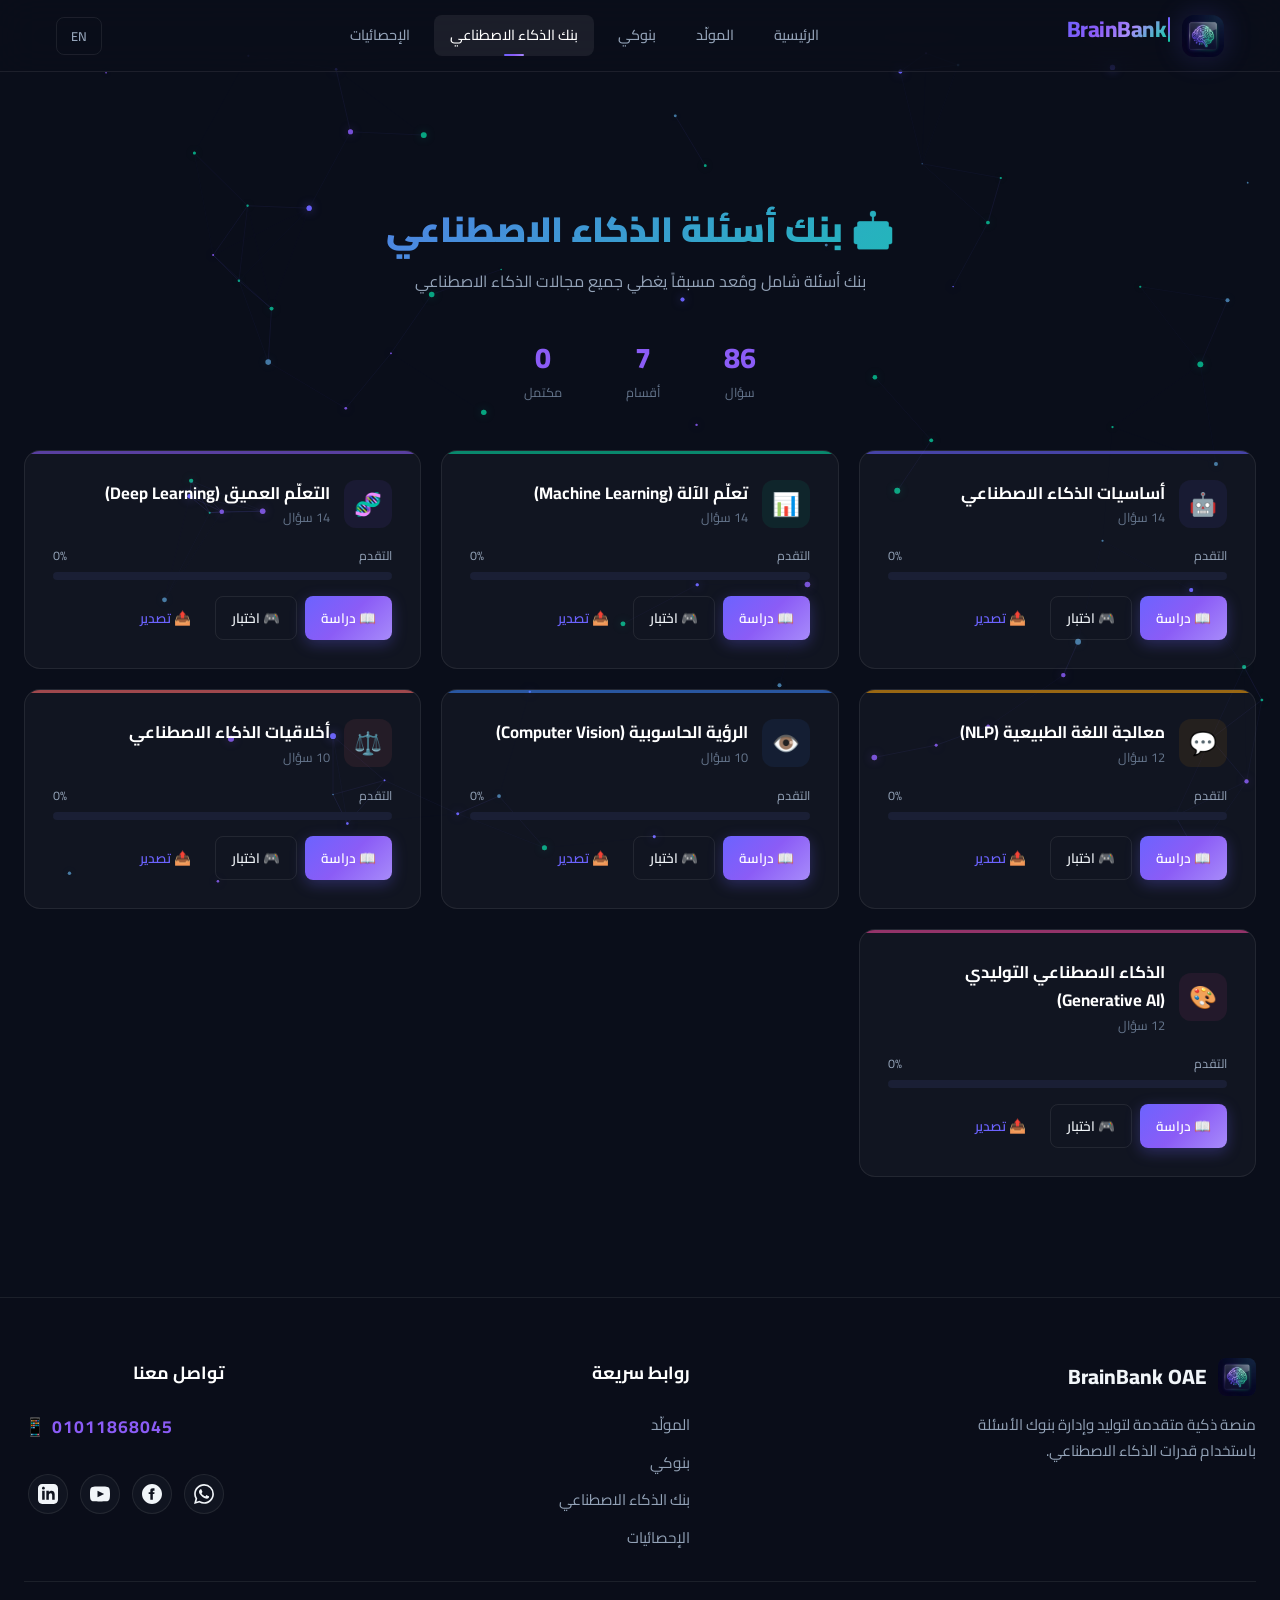
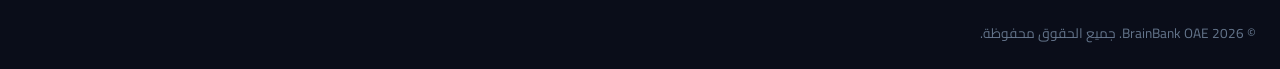
==== commit fc75bc73: "Add files via upload" ====
--- a/ai-bank.html
+++ b/ai-bank.html
@@ -5,12 +5,24 @@
     <meta name="viewport" content="width=device-width, initial-scale=1.0">
     <title>بنك الذكاء الاصطناعي | BrainBank OAE</title>
     
-    <!-- Favicon & Open Graph -->
+    <!-- Favicon & SEO -->
     <link rel="icon" type="image/png" href="img/logo.png">
+    <meta name="description" content="اختبر معلوماتك في بنك الذكاء الاصطناعي الجاهز والشامل.">
+    
+    <!-- Open Graph / Facebook -->
+    <meta property="og:type" content="website">
+    <meta property="og:url" content="https://brain-bank.vercel.app/ai-bank.html">
     <meta property="og:title" content="بنك الذكاء الاصطناعي | BrainBank OAE">
     <meta property="og:description" content="اختبر معلوماتك في بنك الذكاء الاصطناعي الجاهز والشامل.">
-    <meta property="og:image" content="img/logo.png">
-    <meta property="og:type" content="website">
+    <meta property="og:image" content="https://brain-bank.vercel.app/img/logo.png">
+    <meta property="og:site_name" content="BrainBank OAE">
+
+    <!-- Twitter -->
+    <meta property="twitter:card" content="summary_large_image">
+    <meta property="twitter:url" content="https://brain-bank.vercel.app/ai-bank.html">
+    <meta property="twitter:title" content="بنك الذكاء الاصطناعي | BrainBank OAE">
+    <meta property="twitter:description" content="اختبر معلوماتك في بنك الذكاء الاصطناعي الجاهز والشامل.">
+    <meta property="twitter:image" content="https://brain-bank.vercel.app/img/logo.png">
     <link rel="stylesheet" href="css/style.css">
     <link rel="stylesheet" href="css/banks.css">
     <link rel="stylesheet" href="css/ai-bank.css">
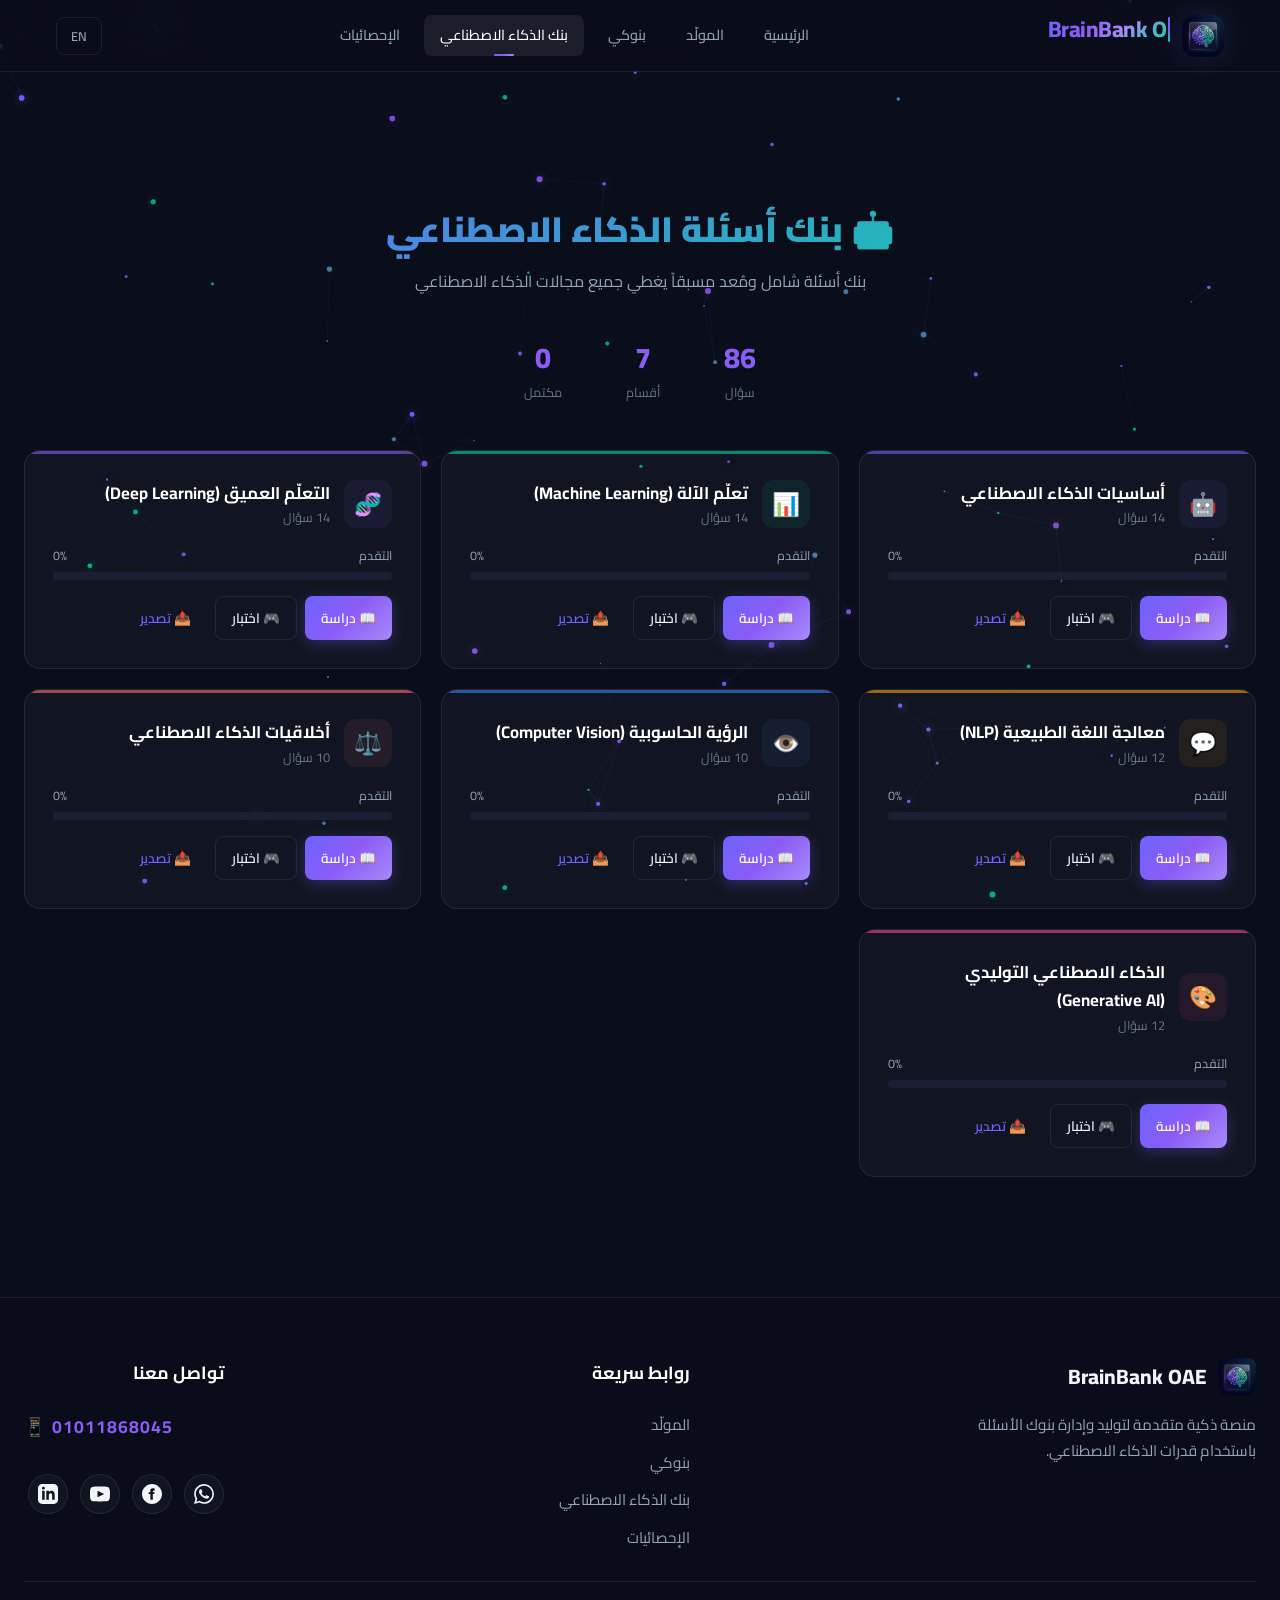
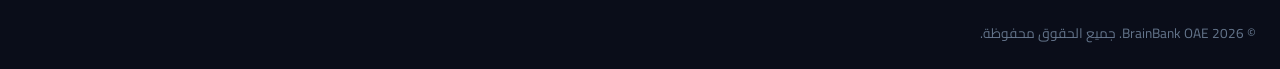
==== commit 20178738: "Add files via upload" ====
--- a/ai-bank.html
+++ b/ai-bank.html
@@ -15,6 +15,10 @@
     <meta property="og:title" content="بنك الذكاء الاصطناعي | BrainBank OAE">
     <meta property="og:description" content="اختبر معلوماتك في بنك الذكاء الاصطناعي الجاهز والشامل.">
     <meta property="og:image" content="https://brain-bank.vercel.app/img/logo.png">
+    <meta property="og:image:secure_url" content="https://brain-bank.vercel.app/img/logo.png">
+    <meta property="og:image:type" content="image/png">
+    <meta property="og:image:width" content="1200">
+    <meta property="og:image:height" content="630">
     <meta property="og:site_name" content="BrainBank OAE">
 
     <!-- Twitter -->
